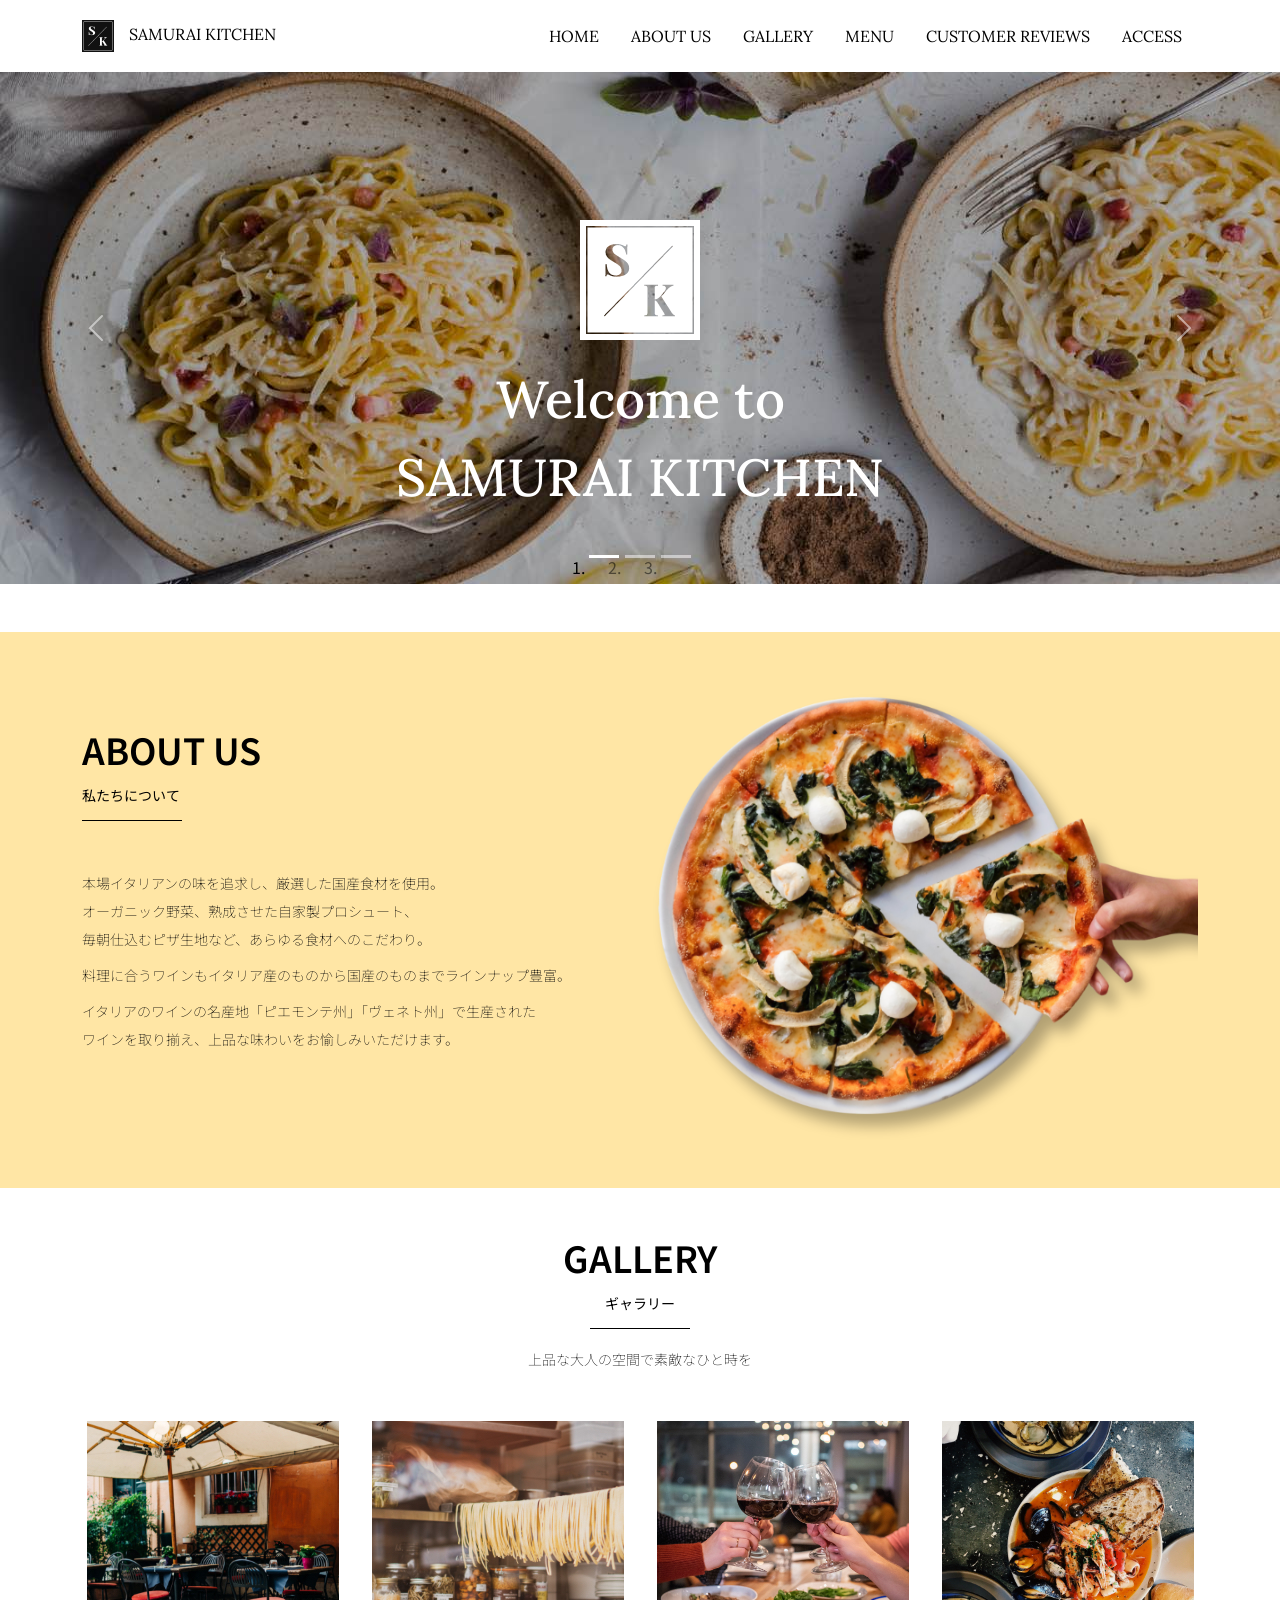
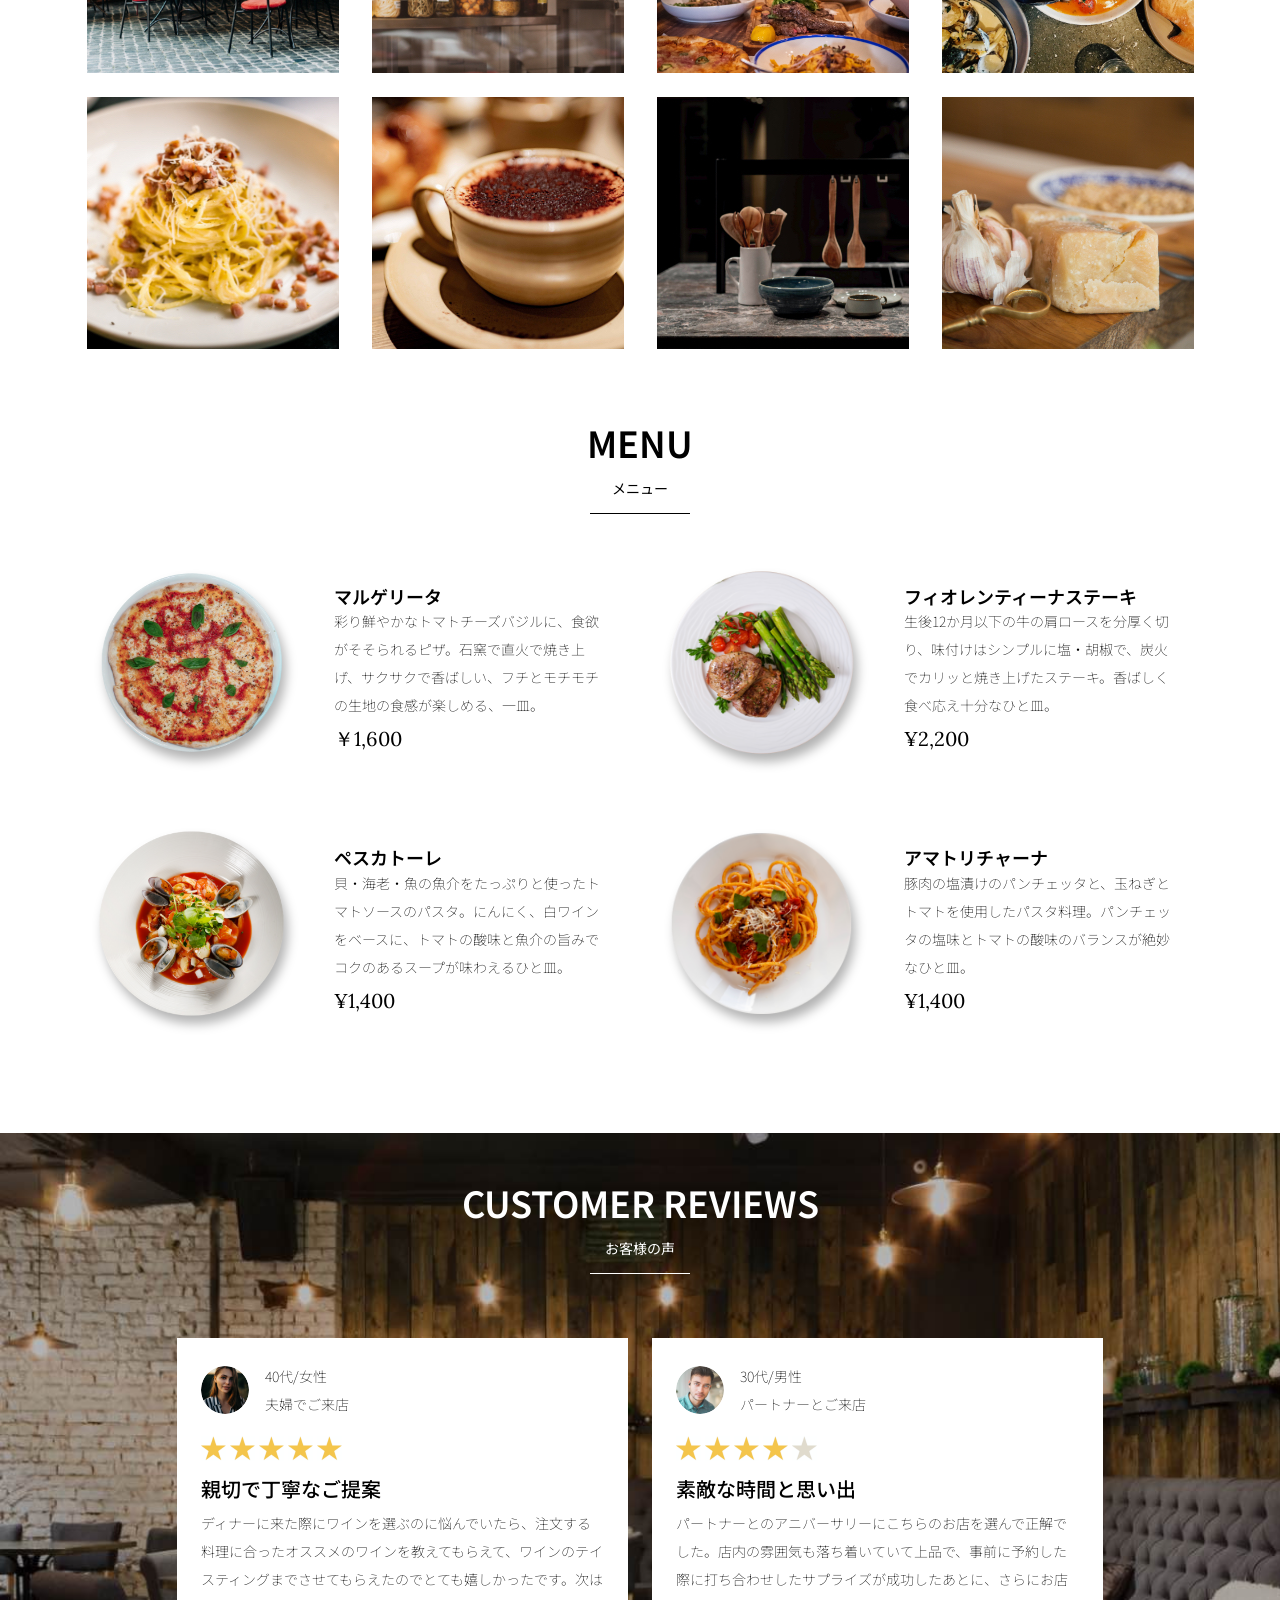
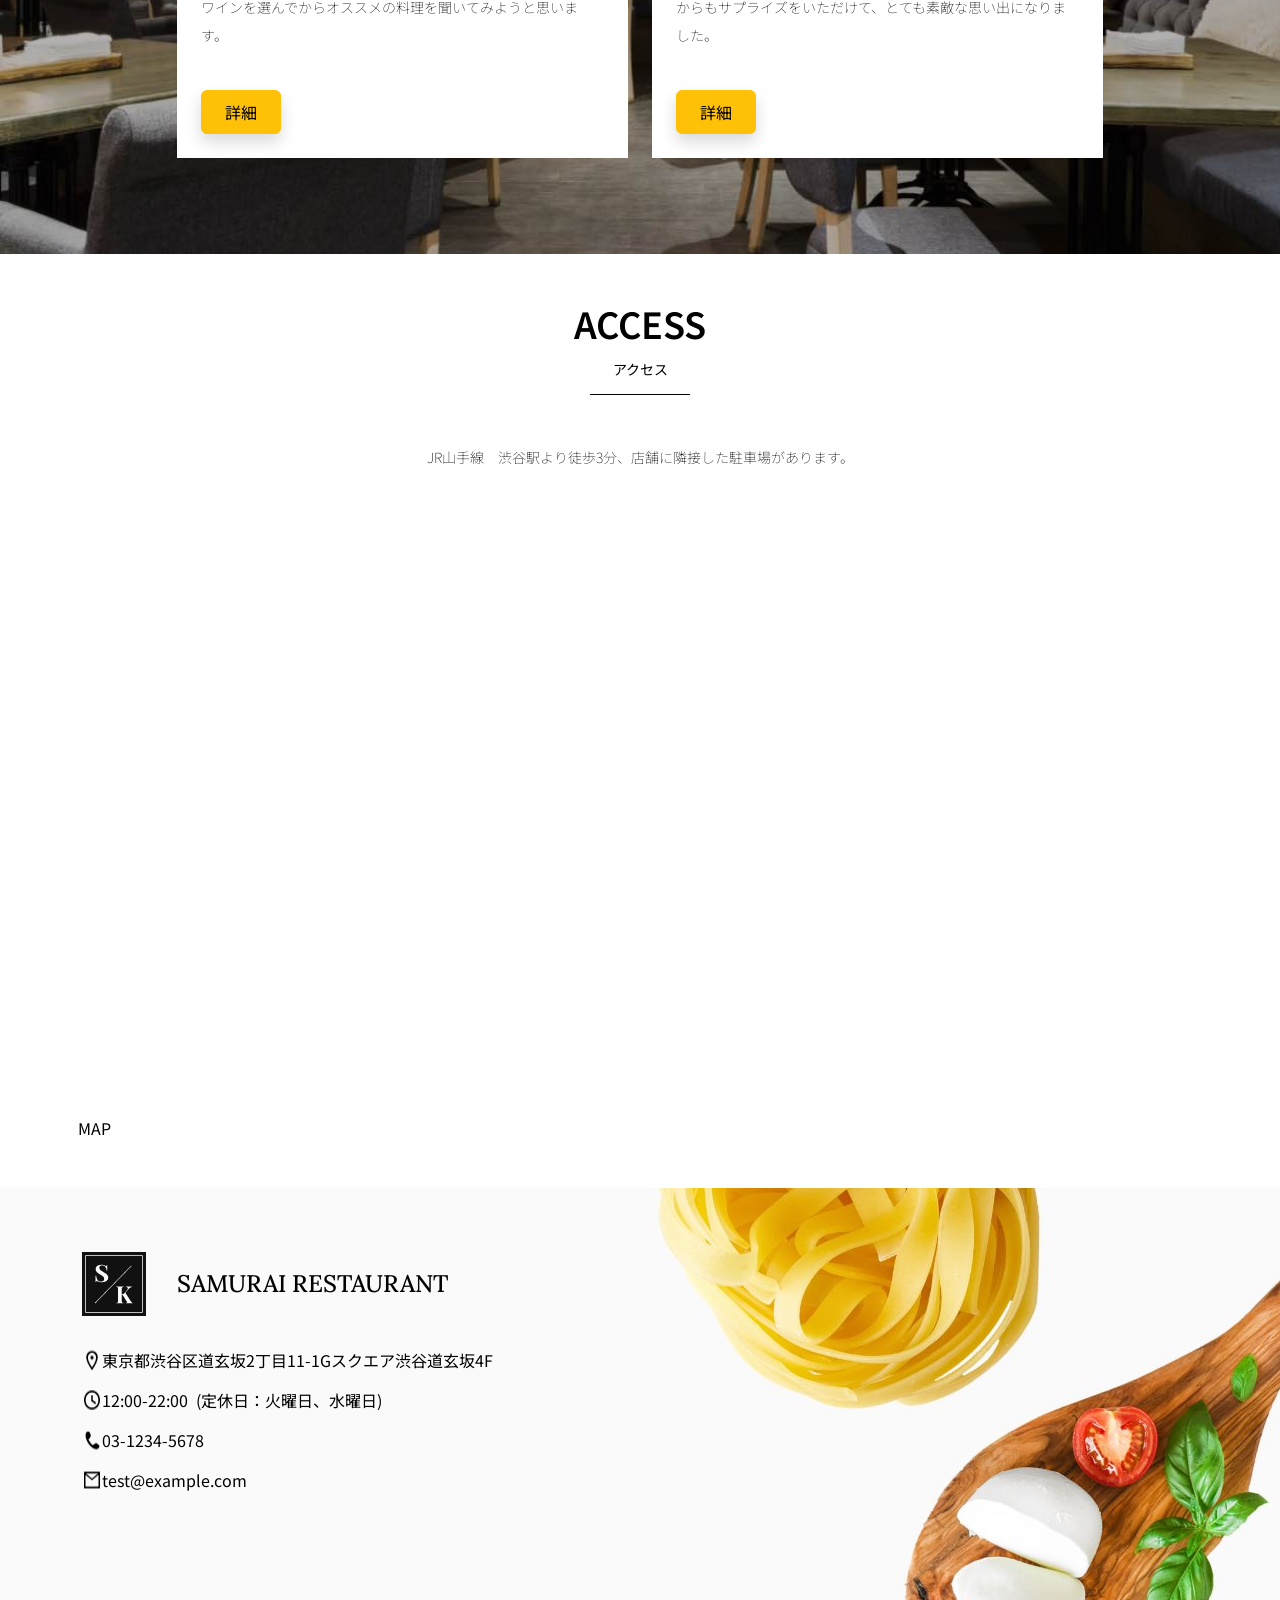
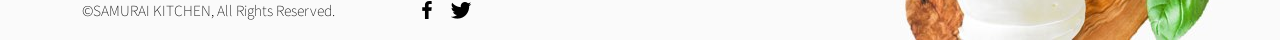
==== kadai_tutorial_output/code_for_design_comp/index.html @ ab2f15eb "Add files via upload" ====
<!doctype html>
<html lang="ja">
  <head>
    <meta charset="utf-8" />
    <!-- マルチデバイス対応 -->
    <meta name="viewport" content="width=device-width, initial-scale=1" />
    <meta name="description" content="" />
    <meta name="author" content="SAMURAI ENGINEER" />
    <title>SAMURAI XD_HTML教材</title>

    <!-- 先にBootstrapのCSSを読み込む -->
    <!-- ************************************************ bootstrap.min.cssの読み込み -->

    <!-- BootstrapのCSSの読み込み -->
    <link
      href="https://cdn.jsdelivr.net/npm/bootstrap@5.0.0-beta1/dist/css/bootstrap.min.css"
      rel="stylesheet"
      integrity="sha384-giJF6kkoqNQ00vy+HMDP7azOuL0xtbfIcaT9wjKHr8RbDVddVHyTfAAsrekwKmP1"
      crossorigin="anonymous"
    />
    <!-- ************************************************ bootstrap.bundle.min.jsの読み込み -->

    <!-- BootstrapのJavaScriptライブラリの読み込み -->
    <script
      src="https://cdn.jsdelivr.net/npm/bootstrap@5.0.0-beta1/dist/js/bootstrap.bundle.min.js"
      integrity="sha384-ygbV9kiqUc6oa4msXn9868pTtWMgiQaeYH7/t7LECLbyPA2x65Kgf80OJFdroafW"
      crossorigin="anonymous"
      defer
    ></script>

    <!-- ************************************************ Google Font読み込み -->
    <link rel="preconnect" href="https://fonts.gstatic.com" />
    <link
      href="https://fonts.googleapis.com/css2?family=Lora&display=swap"
      rel="stylesheet"
    />
    <link
      href="https://fonts.googleapis.com/css2?family=Noto+Sans+JP:wght@300&display=swap"
      rel="stylesheet"
    />
    <!-- ************************************************ Font Awesome -->
    <link
      rel="stylesheet"
      href="https://use.fontawesome.com/releases/v5.1.0/css/all.css"
      integrity="sha384-lKuwvrZot6UHsBSfcMvOkWwlCMgc0TaWr+30HWe3a4ltaBwTZhyTEggF5tJv8tbt"
      crossorigin="anonymous"
    />

    <!-- Bootstrapの読み込みのlinkタグよりも後ろに、style.cssを読み込むlinkタグを記述する -->
    <!-- ************************************************今回作成する styles.cssの読み込み -->
    <link href="stylesheet/style.css" rel="stylesheet" />
    <!-- ************************************************  -->
  </head>

  <body>
    <main>
      <!-- *** ナビゲーションバー開始 -->

      <!-- navbarでナビゲーションバー作成。navbar-expand-lgで画面幅が広いときハンバーガーボタンを非表示。 -->
      <nav class="navbar navbar-expand-lg">
        <!-- navbarのコンテナ -->
        <div class="container">
          <!-- navbar-brandはロゴ部分。独自クラスのmy_navbar_brandで細かな調整。 -->
          <a class="navbar-brand my_navbar_brand">
            <!-- navbar-brandはロゴ部分。独自クラスのmy_navbar_brandで細かな調整。 -->
            <img
              class="img-fluid navbar_brand_logo"
              src="img/site_logo.png"
              alt="サイトアイコン"
            /><span>SAMURAI KITCHEN</span>
          </a>
          <!-- navbar-togglerはハンバーガーボタンを表示・非表示にするクラス。 -->
          <div
            class="navbar-toggler hamburger_menu"
            data-bs-toggle="collapse"
            data-bs-target="#navbarNav"
            aria-controls="navbarNav"
            aria-expanded="false"
            aria-label="Toggle navigation"
          >
            <input type="checkbox" id="hamburger_btn_check" />
            <label for="hamburger_btn_check" class="hamburger_btn">
              <img
                class="btn_open"
                src="img/button_open.png"
                alt="ナビゲーションバーのボタン"
              />
              <img
                class="btn_close"
                src="img/button_close.png"
                alt="ナビゲーションバーのボタン"
              />
            </label>
          </div>
          <!-- これ以降がナビゲーションメニュー部分。説明は後述。 -->
          <div
            class="collapse navbar-collapse justify-content-end"
            id="navbarNav"
          >
            <ul class="navbar-nav">
              <li class="nav-item px-2">
                <a
                  class="nav-link my_nav_link my-2"
                  aria-current="page"
                  href="#"
                  >HOME</a
                >
              </li>

              <li class="nav-item px-2">
                <a class="nav-link my_nav_link my-2" href="#about">ABOUT US</a>
              </li>

              <li class="nav-item px-2">
                <a class="nav-link my_nav_link my-2" href="#gallery">GALLERY</a>
              </li>

              <li class="nav-item px-2">
                <a class="nav-link my_nav_link my-2" href="#menu">MENU</a>
              </li>

              <li class="nav-item px-2">
                <a class="nav-link my_nav_link my-2" href="#review"
                  >CUSTOMER REVIEWS</a
                >
              </li>

              <li class="nav-item px-2">
                <a class="nav-link my_nav_link my-2" href="#access">ACCESS</a>
              </li>
            </ul>
          </div>
        </div>
      </nav>
      <!-- ************************************************ ナビゲーションバー終了 -->

      <!-- ************************************************ カルーセル開始 -->

      <!-- カルーセル部分 -->
      <!-- idのmyCarouselはインジケーター部分のdata-bs-targetと紐付く必要がある。mb-5で下方向に余白追加。 -->
      <div id="myCarousel" class="carousel slide mb-5" data-bs-ride="carousel">
        <!-- インジケーター部分 -->
        <ol class="carousel-indicators">
          <!-- この箇所と前述のidは紐付いている。data-bs-slide-toの番号がカルーセルの順番。 -->
          <li
            data-bs-target="#myCarousel"
            data-bs-slide-to="0"
            class="active"
          ></li>
          <li data-bs-target="#myCarousel" data-bs-slide-to="1"></li>
          <li data-bs-target="#myCarousel" data-bs-slide-to="2"></li>
        </ol>

        <!-- carousel-inner：カルーセルのキャプションと背景画像の部分。現在は1枚目だけ表示。 -->
        <div class="carousel-inner">
          <div class="carousel-item active">
            <img src="img/slider-1.jpg" alt="SAMURAI KITCHEN-1" />
            <div class="carousel-caption">
              <!-- 独自クラスで位置とフォントを変更 -->
              <h1 class="my_carousel_caption">
                Welcome to<br />
                SAMURAI KITCHEN
              </h1>
            </div>
          </div>
          <!-- カルーセル2枚目 -->
          <div class="carousel-item">
            <img src="img/slider-2.jpg" alt="サンプル画像" />
            <div class="carousel-caption">
              <h1 class="my_carousel_caption">
                The fabulous combination of&nbsp;wine&nbsp;and&nbsp;food
              </h1>
            </div>
          </div>
          <!-- カルーセル３枚目 -->
          <div class="carousel-item">
            <img src="img/slider-3.jpg" alt="サンプル画像" />
            <div class="carousel-caption">
              <h1 class="my_carousel_caption">
                Get the Italian taste<br />
                at the SAMURAI&nbsp;KITCHEN
              </h1>
            </div>
          </div>
        </div>

        <!-- コントロールボタン 左側 -->
        <a
          class="carousel-control-prev"
          href="#myCarousel"
          role="button"
          data-bs-slide="prev"
        >
          <span class="carousel-control-prev-icon" aria-hidden="true"></span>
          <span class="visually-hidden">Previous</span>
        </a>

        <!-- コントロールボタン 右側 -->
        <a
          class="carousel-control-next"
          href="#myCarousel"
          role="button"
          data-bs-slide="next"
        >
          <span class="carousel-control-next-icon" aria-hidden="true"></span>
          <span class="visually-hidden">Next</span>
        </a>
      </div>

      <!-- ************************************************ カルーセル終了 -->

      <!-- ************************************************ アバウトセクション開始 -->
      <section class="about_us_bg" id="about">
        <!--コンテンツの中央揃え。上下方向にパディング（サイズ5）。下方向にマージン（サイズ5）。 -->
        <div class="container py-5 mb-5">
          <!-- rowクラス（行） -->
          <div class="row">
            <!-- 左側カラム（6/12分割） -->
            <div class="col-lg-6 text-left">
              <!-- 上下方向にパディング（サイズ5） -->
              <div class="py-5">
                <!-- 下方向にマージン（サイズ5） -->
                <h2 class="section_title about mb-5">ABOUT US</h2>
                <!-- 下方向にマージン（サイズ2） -->
                <p class="mb-2">
                  本場イタリアンの味を追求し、厳選した国産食材を使用。<br />
                  オーガニック野菜、熟成させた自家製プロシュート、<br />
                  毎朝仕込むピザ生地など、あらゆる食材へのこだわり。<br />
                </p>

                <!-- 下方向にマージン（サイズ2） -->
                <p class="mb-2">
                  料理に合うワインもイタリア産のものから国産のものまでラインナップ豊富。<br />
                </p>

                <!-- 下方向にマージン（サイズ2） -->
                <p class="mb-2">
                  イタリアのワインの名産地「ピエモンテ州」「ヴェネト州」で生産された<br />
                  ワインを取り揃え、上品な味わいをお愉しみいただけます。<br />
                </p>
              </div>
            </div>

            <!-- 右側カラム（6/12分割） -->
            <div class="col-lg-6">
              <!-- 画像を配置 -->
              <img src="img/img-about-us.png" class="img-fluid" alt="pizza" />
            </div>
          </div>
        </div>
      </section>
      <!-- ************************************************ アバウトセクション終了 -->

      <!-- ************************************************ ギャラリーセクション開始 -->
      <section id="gallery">
        <div class="container mb-5">
          <h2 class="mb-3 section_title gallery text-center">GALLERY</h2>
          <p class="text-center mb-5">上品な大人の空間で素敵なひと時を</p>

          <div class="row">
            <div class="col-6 col-lg-3 mb-4 d-flex justify-content-center">
              <img
                class="img-fluid"
                src="img/gallery-1.jpg"
                alt="サンプル画像"
              />
            </div>

            <div class="col-6 col-lg-3 mb-4 d-flex justify-content-center">
              <img
                class="img-fluid"
                src="img/gallery-2.jpg"
                alt="サンプル画像"
              />
            </div>

            <div class="col-6 col-lg-3 mb-4 d-flex justify-content-center">
              <img
                class="img-fluid"
                src="img/gallery-3.jpg"
                alt="サンプル画像"
              />
            </div>

            <div class="col-6 col-lg-3 mb-4 d-flex justify-content-center">
              <img
                class="img-fluid"
                src="img/gallery-4.jpg"
                alt="サンプル画像"
              />
            </div>

            <div class="col-6 col-lg-3 mb-4 d-flex justify-content-center">
              <img
                class="img-fluid"
                src="img/gallery-5.jpg"
                alt="サンプル画像"
              />
            </div>

            <div class="col-6 col-lg-3 mb-4 d-flex justify-content-center">
              <img
                class="img-fluid"
                src="img/gallery-6.jpg"
                alt="サンプル画像"
              />
            </div>

            <div class="col-6 col-lg-3 mb-4 d-flex justify-content-center">
              <img
                class="img-fluid"
                src="img/gallery-7.jpg"
                alt="サンプル画像"
              />
            </div>

            <div class="col-6 col-lg-3 mb-4 d-flex justify-content-center">
              <img
                class="img-fluid"
                src="img/gallery-8.jpg"
                alt="サンプル画像"
              />
            </div>
          </div>
        </div>
      </section>
      <!-- ************************************************ ギャラリーセクション終了 -->

      <!-- ************************************************ メニューセクション -->
      <section id="menu">
        <!-- タイトル文字部分のコンテナ -->
        <div class="container">
          <div class="row">
            <div class="col-lg-12">
              <!-- タイトル中央揃え、マージンを下方向へ5　-->
              <h2 class="section_title menu text-center mb-5">MENU</h2>
            </div>
          </div>
        </div>

        <!-- メニュー部分のコンテナ -->
        <!-- 下方向にマージン5 -->
        <div class="container mb-5">
          <div class="row">
            <!-- 左側メニュー -->
            <div class="col-12 col-lg-6">
              <!-- さらに子要素を5:7で分割 -->
              <!-- カラム間のパディングをなくす。下方向にマージン4 -->
              <div class="row g-0 mb-4">
                <!-- 画像中央揃え -->
                <div class="col-12 col-lg-5 text-center">
                  <!-- 左側メニュー画像部分 -->
                  <!-- 画像がカラムをはみ出ないようにする -->
                  <img
                    src="img/margherita.png"
                    class="img-fluid"
                    alt="マルゲリータ"
                  />
                </div>

                <!-- 右側テキスト部分 -->
                <!-- 全体的にパディング4 -->
                <div class="col-12 col-lg-7 p-4">
                  <!-- 下方向のマージン0 文字を小さくするmenu_title独自クラスを追加 -->
                  <h4 class="mb-0 menu_title">マルゲリータ</h4>
                  <!-- 縦方向の中央揃え -->
                  <p class="my-auto">
                    彩り鮮やかなトマトチーズバジルに、食欲がそそられるピザ。石窯で直火で焼き上げ、サクサクで香ばしい、フチとモチモチの生地の食感が楽しめる、一皿。
                  </p>
                  <!-- フォントを変更する独自クラスを追加 -->
                  <p class="menu_price">￥1,600</p>
                </div>
              </div>
            </div>

            <!-- 右側部分メニュー。上記と同じ内容なのでコメント省略 -->
            <div class="col-12 col-lg-6">
              <div class="row g-0 mb-4">
                <div class="col-12 col-lg-5 text-center">
                  <img
                    src="img/steak.png"
                    class="img-fluid"
                    alt="フィオレンティーナステーキ"
                  />
                </div>
                <div class="col-12 col-lg-7 p-4">
                  <h4 class="mb-0 menu_title">フィオレンティーナステーキ</h4>
                  <p class="my-auto">
                    生後12か月以下の牛の肩ロースを分厚く切り、味付けはシンプルに塩・胡椒で、炭火でカリッと焼き上げたステーキ。香ばしく食べ応え十分なひと皿。
                  </p>
                  <p class="menu_price">¥2,200</p>
                </div>
              </div>
            </div>
            <!-- 以降、メニューの数だけ同じコード繰り返し記載 -->
            <div class="col-12 col-lg-6">
              <div class="row g-0 mb-4">
                <div class="col-12 col-lg-5 text-center">
                  <img
                    src="img/pescatore.png"
                    class="img-fluid"
                    alt="ペスカトーレ"
                  />
                </div>
                <div class="col-12 col-lg-7 p-4">
                  <h4 class="mb-0 menu_title">ペスカトーレ</h4>
                  <p class="my-auto">
                    貝・海老・魚の魚介をたっぷりと使ったトマトソースのパスタ。にんにく、白ワインをベースに、トマトの酸味と魚介の旨みでコクのあるスープが味わえるひと皿。
                  </p>
                  <p class="menu_price">¥1,400</p>
                </div>
              </div>
            </div>
            <div class="col-12 col-lg-6">
              <div class="row g-0 mb-4">
                <div class="col-12 col-lg-5 text-center">
                  <img
                    src="img/amatriciana.png"
                    class="img-fluid"
                    alt="アマトリチャーナ"
                  />
                </div>
                <div class="col-12 col-lg-7 p-4">
                  <h4 class="mb-0 menu_title">アマトリチャーナ</h4>
                  <p class="my-auto">
                    豚肉の塩漬けのパンチェッタと、玉ねぎとトマトを使用したパスタ料理。パンチェッタの塩味とトマトの酸味のバランスが絶妙なひと皿。
                  </p>
                  <p class="menu_price">¥1,400</p>
                </div>
              </div>
            </div>
            <!-- 以下の閉じタグ3つは必要 -->
          </div>
        </div>
      </section>
      <!-- ************************************************ メニューセクション終了 -->

      <!-- ************************************************ レビューセクション開始 -->
      <section id="review">
        <!-- review_wrapper で背景画像を設定します -->
        <div class="review_wrapper">
          <!-- container部分 -->
          <div class="container py-5 mb-5">
            <!-- 中央揃えでタイトルを表示 -->
            <div class="text-center mb-5">
              <h2 class="section_title review text-center text-white">
                CUSTOMER REVIEWS
              </h2>
            </div>

            <!-- row部分：左右のカラムを中央揃え -->
            <div class="row pb-5 justify-content-center">
              <!-- 左側カラム -->
              <div class="col-12 col-lg-5 mt-3">
                <!-- 背景を白色に設定 -->
                <!-- h_420 クラスで白枠の高さを修正します -->
                <div class="bg-white h_420">
                  <!-- 内側にパディング4 -->
                  <div class="p-4">
                    <!-- 顔写真と年齢などのテキストはd-flexで横並びにする　中央揃え -->
                    <div class="d-flex align-items-center">
                      <!-- お客様の画像を配置 -->
                      <!-- reviewer_img クラスで画像サイズを変更します -->
                      <img
                        src="img/customer-woman.png"
                        class="reviewer_img"
                        alt="サンプル画像"
                      />
                      <div>
                        <!-- お客様情報のテキスト -->
                        <p class="my-0">40代/女性</p>
                        <p class="my-0">夫婦でご来店</p>
                      </div>
                    </div>

                    <div class="my-3">
                      <!-- 星の画像を表示 -->
                      <!-- star_img クラスで画像サイズを変更 -->
                      <img
                        src="img/star-point.png"
                        class="star_img"
                        alt="star"
                      />
                      <img
                        src="img/star-point.png"
                        class="star_img"
                        alt="star"
                      />
                      <img
                        src="img/star-point.png"
                        class="star_img"
                        alt="star"
                      />
                      <img
                        src="img/star-point.png"
                        class="star_img"
                        alt="star"
                      />
                      <img
                        src="img/star-point.png"
                        class="star_img"
                        alt="star"
                      />
                    </div>

                    <!-- レビュータイトル -->
                    <h5>親切で丁寧なご提案</h5>
                    <!-- レビュー内容 -->
                    <p>
                      ディナーに来た際にワインを選ぶのに悩んでいたら、注文する料理に合ったオススメのワインを教えてもらえて、ワインのテイスティングまでさせてもらえたのでとても嬉しかったです。次はワインを選んでからオススメの料理を聞いてみようと思います。
                    </p>

                    <!-- 黄色のボタンを配置 -->
                    <button
                      type="button"
                      class="btn btn-warning shadow fix_bottom"
                    >
                      詳細
                    </button>
                  </div>
                </div>
              </div>

              <!-- 右側カラム：左側カラムと内容が同じなので説明は省略 -->
              <div class="col-12 col-lg-5 mt-3">
                <div class="bg-white h_420">
                  <div class="p-4">
                    <div class="d-flex align-items-center">
                      <img
                        src="img/customer-man.png"
                        class="reviewer_img"
                        alt="サンプル画像"
                      />
                      <div>
                        <p class="my-0">30代/男性</p>
                        <p class="my-0">パートナーとご来店</p>
                      </div>
                    </div>
                    <div class="my-3">
                      <img
                        src="img/star-point.png"
                        class="star_img"
                        alt="star"
                      />
                      <img
                        src="img/star-point.png"
                        class="star_img"
                        alt="star"
                      />
                      <img
                        src="img/star-point.png"
                        class="star_img"
                        alt="star"
                      />
                      <img
                        src="img/star-point.png"
                        class="star_img"
                        alt="star"
                      />
                      <img
                        src="img/star-no-point.png"
                        class="star_img"
                        alt="no-star"
                      />
                    </div>
                    <h5>素敵な時間と思い出</h5>
                    <p>
                      パートナーとのアニバーサリーにこちらのお店を選んで正解でした。店内の雰囲気も落ち着いていて上品で、事前に予約した際に打ち合わせしたサプライズが成功したあとに、さらにお店からもサプライズをいただけて、とても素敵な思い出になりました。
                    </p>
                    <button
                      type="button"
                      class="btn btn-warning shadow fix_bottom"
                    >
                      詳細
                    </button>
                  </div>
                </div>
              </div>
            </div>
          </div>
        </div>
      </section>

      <!-- ************************************************ レビューセクション終了 -->

      <!-- ************************************************ アクセスセクション開始 -->
      <section id="access">
        <div class="container">
          <div class="row">
            <div class="col-lg-12 text-center mb-5">
              <h2 class="section_title text-center access mb-5">ACCESS</h2>
              <p>
                JR山手線　渋谷駅より徒歩3分、店舗に隣接した駐車場があります。
              </p>
            </div>
          </div>
        </div>

        <div class="container mb-5 px-2">
          <!-- この部分にマップを配置 -->
          MAP
          <iframe
            src="https://www.google.com/maps/embed?pb=!1m18!1m12!1m3!1d12967.114087343349!2d139.687349334065!3d35.657827993593834!2m3!1f0!2f0!3f0!3m2!1i1024!2i768!4f1.1!3m3!1m2!1s0x6018f5209bb80c49%3A0x7abbc1a9d7d575eb!2z5qCq5byP5Lya56S-5L6N!5e0!3m2!1sja!2sjp!4v1623882550231!5m2!1sja!2sjp"
            width="800"
            height="600"
            style="border: 0"
            allowfullscreen=""
            loading="lazy"
          ></iframe>
        </div>
      </section>
      <!-- ************************************************ アクセスセクション終了 -->

      <!-- ************************************************ フッター開始 -->
      <footer id="footer">
        <div class="container">
          <div class="row">
            <!-- 2カラムに分けたレイアウトの左側カラム -->
            <div class="col-lg-6 col-12 col-lg-6 position-relative">
              <!-- 左側カラムのレイアウトをさらに分けるためにrowを使用 -->
              <div class="row pt-5">
                <!-- 画面をさらに2:10に分割 -->
                <!-- ここは2:10の2の部分 -->
                <div class="col-lg-2 text-center my-3">
                  <!-- サイトロゴ -->
                  <img
                    class="img-fluid footer_brand_logo"
                    src="img/site_logo.png"
                    alt="サンプル画像"
                  />
                </div>

                <!-- ここは2:10の10の部分 -->
                <div class="col-lg-10 align-self-center my-3">
                  <!-- タイトル文字 -->
                  <h2 class="m-0 footer_text">SAMURAI RESTAURANT</h2>
                </div>
              </div>

              <!-- 営業時間などのテキストを追加 -->
              <div class="restaurant_info py-3">
                <div class="d-flex mb-3">
                  <img src="img/icon-Marker.png" alt="marker" />
                  <p class="p-0 m-0">
                    東京都渋谷区道玄坂2丁目11-1Gスクエア渋谷道玄坂4F
                  </p>
                </div>
                <div class="d-flex mb-3">
                  <img src="img/icon-Clock.png" alt="clock" />
                  <p class="p-0 m-0">
                    12:00-22:00&nbsp;&nbsp;(定休日：火曜日、水曜日)
                  </p>
                </div>
                <div class="d-flex mb-3">
                  <img src="img/icon-Phone.png" alt="phone" />
                  <p class="p-0 m-0">03-1234-5678</p>
                </div>
                <div class="d-flex mb-3">
                  <img src="img/icon-Mail.png" alt="mail" />
                  <p class="p-0 m-0">test@example.com</p>
                </div>
              </div>

              <!-- コピーライトを追加 -->
              <div class="copy_right align-items-center">
                <p>©SAMURAI KITCHEN, All Rights Reserved.</p>

                <!-- SNSアイコンを表示 -->
                <img
                  src="img/icon-facebook.png"
                  class="sns_img"
                  alt="facebook"
                />
                <img src="img/icon-twitter.png" class="sns_img" alt="twitter" />
              </div>
            </div>

            <!-- 2カラムに分けたレイアウトの右側カラム -->
            <div class="col-lg-6 d-none d-lg-block">
              <!-- 背景画像を表示 -->
              <img src="img/background-footer.jpg" alt="背景画像" />
            </div>
          </div>
        </div>
      </footer>
      <!-- ************************************************ フッター終了 -->
    </main>
  </body>
</html>
---- kadai_tutorial_output/code_for_design_comp/stylesheet/style.css ----
/* ----------------------------------------------- 共通 */
html,
body {
  overflow-x: hidden;
}

body {
  color: #000000;
  font-family: "Noto Sans JP", sans-serif;
  padding-bottom: 0;
}

p {
  line-height: 2em;
  font-weight: 100;
  font-style: normal;
  font-size: 14px;
}
.section_title {
  /* フォントサイズ36px */
  font-size: 36px;

  /* フォントの太さ600 標準は400です */
  font-weight: 600;
}

/* section_titleに擬似要素を追加 */
.section_title::after {
  /* 疑似要素はデフォルトでインライン要素のためブロック要素に変更 */
  display: block;

  /* サブタイトル文字の大きさや余白を設定 */
  font-size: 14px;
  font-weight: 400;
  padding: 16px 0 16px;

  /* 下線の幅を100pに設定 */
  width: 100px;

  /* 下線を直線・1px・黒色に設定 */
  border-bottom: solid 1px #000000;
}
/* ----------------- ナビゲーションバー */
.navbar_brand_logo {
  /* サイズを32pxの正方形へ変更 */
  width: 32px;
  height: 32px;

  /* imgはインライン要素なのでインラインブロックに設定 */
  display: inline-block;

  /* "SAMURAI KITCHEN" 文字との空白を15pxに設定 */
  margin-right: 15px;
}

/* カンマで区切ると複数のクラスに適用可能 */
.my_navbar_brand,
.my_nav_link {
  /* フォントサイズを16pxに設定 */
  font-size: 16px;

  /* フォントをserif体に設定 */
  font-family: "Lora", serif;

  /* フォント色を黒色に設定 */
  color: #000000 !important;
}

/* Bootstrapのボタンに初期設定されている周囲のborder（枠線）を消す */
.navbar-toggler {
  padding: 0 !important;
  border: none;
}

/* ハンバーガーボタンがチェック状態である（押されている）とき、閉じるボタン（×）を表示する */
#hamburger_btn_check:checked ~ .hamburger_btn .btn_close {
  display: block;
}

/* ハンバーガーボタンがチェック状態である（押されている）とき、ハンバーガーボタンを表示しない */
#hamburger_btn_check:checked ~ .hamburger_btn .btn_open {
  display: none;
}

/* 最初に表示した時は、閉じるボタン（×）は表示しない */
.btn_close {
  display: none;
}

/* ハンバーガーボタンが押されているかを判断するためのチェックボックスは隠す */
#hamburger_btn_check {
  display: none;
}
/* ----------------------------------------------- カールセル */

.my_carousel_caption {
  /* フォントサイズ52px */
  font-size: 52px;

  /* 上下に余白追加 */
  padding-top: 1.25rem;
  padding-bottom: 1.25rem;

  /* フォント色は白色 */
  color: #fff;

  /* テキスト中央揃え */
  text-align: center;
  font-family: "Lora", serif;
  line-height: 1.5em;
}

/* 疑似要素でアイコンを配置。前に配置しています */
.my_carousel_caption::before {
  content: url(../img/logoSymbol_White.png);
  display: block;
}
/* スマートフォン画面幅（画面幅が最大375pxまで）の場合、以下のスタイルを適用。 */
@media screen and (max-width: 375px) {
  .my_carousel_caption {
    /* フォントサイズを27pxにする */
    font-size: 27px;
  }
}

/* carousel-itemの高さを32remに指定 */
.carousel-item {
  height: 32rem;
}

/*carousel-item直下の子要素imgタグに設定 */
.carousel-item > img {
  /* 絶対位置を指定 */
  position: absolute;
  top: 0;
  left: 0;
  min-width: 100%;

  /* 高さはcarousel-itemに揃える */
  height: 32rem;
}
/* ----------------------------------------------- アバウト */
/* aboutクラスのあとに"私たちについて"の文字を追加  */
.about::after {
  content: "私たちについて";
}
.about_us_bg {
  background-color: #ffe6a5;
}

/* ----------------------------------------------- ギャラリー */
.gallery::after {
  content: "ギャラリー";
  margin: 0 auto 0;
}
/* ----------------------------------------------- メニュー */
.menu::after {
  content: "メニュー";
  margin: 0 auto 0;
}
.menu_title {
  font-size: 18px;
  font-weight: 600;
  font-style: normal;
}

.menu_price {
  font-size: 20px;
  font-weight: 400;
  font-family: "Lora", serif;
}
/* ----------------------------------------------- レビュー */
/* 背景画像を設定 */
.review_wrapper {
  background-image: url(../img/background-reviews.jpg);
  background-repeat: no-repeat;
  background-size: cover;
}

/* サブタイトルを擬似要素で表示 */
.review::after {
  content: "お客様の声";
  margin: 0 auto 0;
  border-bottom: solid 1px #ffffff;
}
/* 白い背景色の高さを固定 */
.h_420 {
  height: 420px;
  position: relative;
}

/* レビューの画像を修正 */
.reviewer_img {
  /* サイズを48px  */
  width: 48px;
  height: 48px;

  /* 円形にします */
  border-radius: 50%;
  margin-right: 16px;
}

/* 星のアイコン画像です */
.star_img {
  /* サイズを25pxにします */
  width: 25px;
  height: 25px;
}
.h_420 {
  height: 420px;
  /* positionプロパティを設定 */
  position: relative;
}
/* 詳細ボタンを下部に固定 */
.fix_bottom {
  /* positionプロパティで絶対配置 */
  position: absolute;
  /* ボタンのサイズ変更 */
  width: 80px;
  height: 44px;
  /* 左から24px、下から24pxの位置に配置 */
  left: 24px;
  bottom: 24px;
}
/* ----------------------------------------------- アクセス */
.access::after {
  content: "アクセス";
  margin: 0 auto 0;
}
/* ----------------------------------------------- フッター */
/* 背景色を画像の背景と同じ色に設定 */
#footer {
  background-color: #fafafa;
}
/* position:　absoluteで下からの距離で固定 */
.copy_right {
  font-size: 14px;

  /* 先祖要素のdivタグの左下の角を基準に絶対配置します */
  position: absolute;

  /* 下から1rem 左から12px */
  bottom: 1rem;
  left: 12px;
  display: flex;
}

/* copy_rightのクラスを適用したdivタグの子要素のpタグに適用される */
.copy_right > p {
  margin-right: 5rem;
  margin-bottom: 0;
}

/* copy_rightのクラスを適用したdivタグの子要素で、sns_imgクラスを適用しているimgタグに適用される */
.copy_right > img.sns_img {
  /* SNSアイコンのサイズ24px */
  height: 24px;
  width: 24px;

  /* 右方向へ余白10px */
  margin-right: 10px;
  margin-top: 0;
}
/* restaurant_info直下の子要素pタグ全てに適用される */
.restaurant_info p {
  font-weight: 400;
  line-height: 1.5;
  font-size: 16px;
}

/* restaurant_info直下の子要素imgタグ全てに適用される */
.restaurant_info　img {
  width: 20px;
  height: 20px;
  margin-right: 10px;
  line-height: 1.5;
  margin-top: auto;
}
/* サイトアイコンを64pxに設定 */
.footer_brand_logo {
  width: 64px;
  height: 64px;
  display: inline-block;
  /* 右側余白15px */
  margin-right: 15px;
}

/* サイトタイトルのフォントをserif体（明朝体）に設定 */
.footer_text {
  font-size: 24px;
  font-family: "Lora", serif;
}
/* スマートフォン画面幅（最大991pxまで）でスタイルを適用 */
@media screen and (max-width: 991px) {
  .footer_text,
  .copy_right {
    margin-top: 2rem;
    text-align: center;
    position: relative;
  }

  .copy_right > p,
  img {
    margin-right: 1rem;
    font-size: 14px;
    margin: 0;
    line-height: 35px;
  }
}
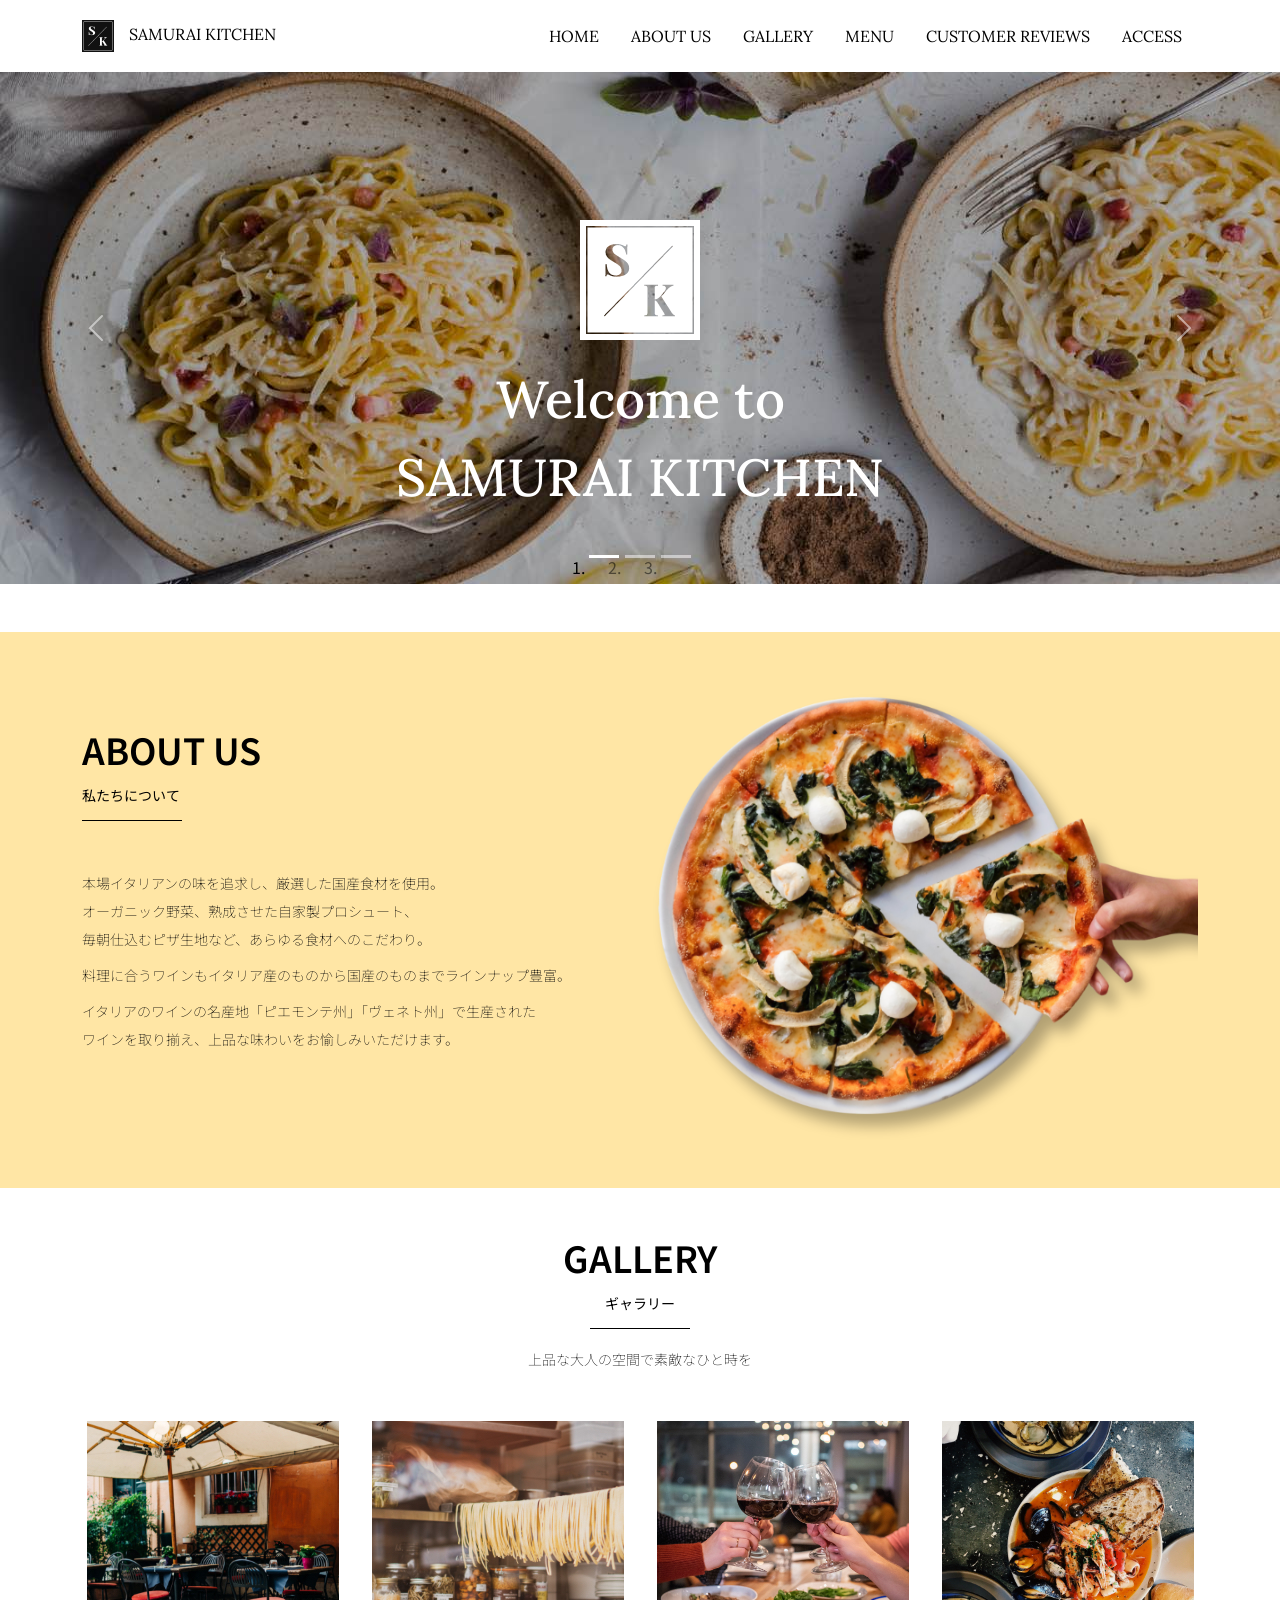
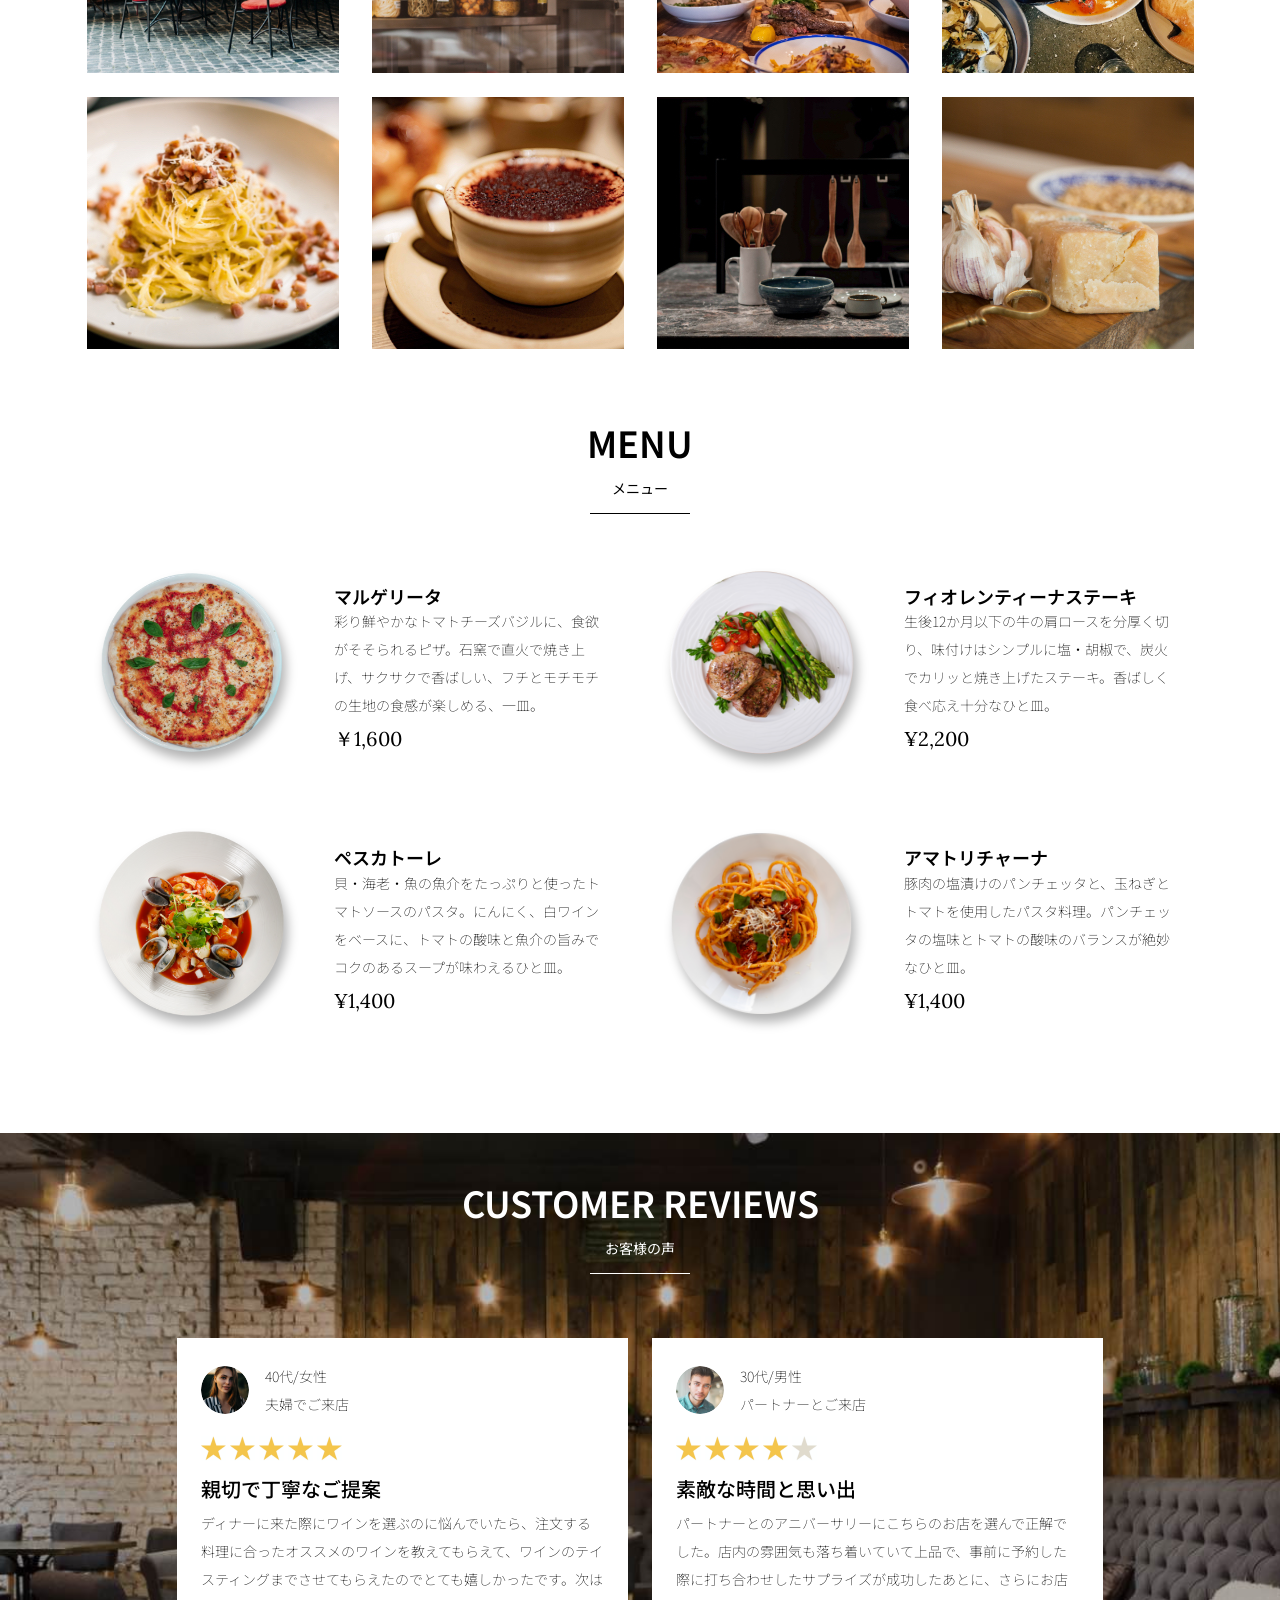
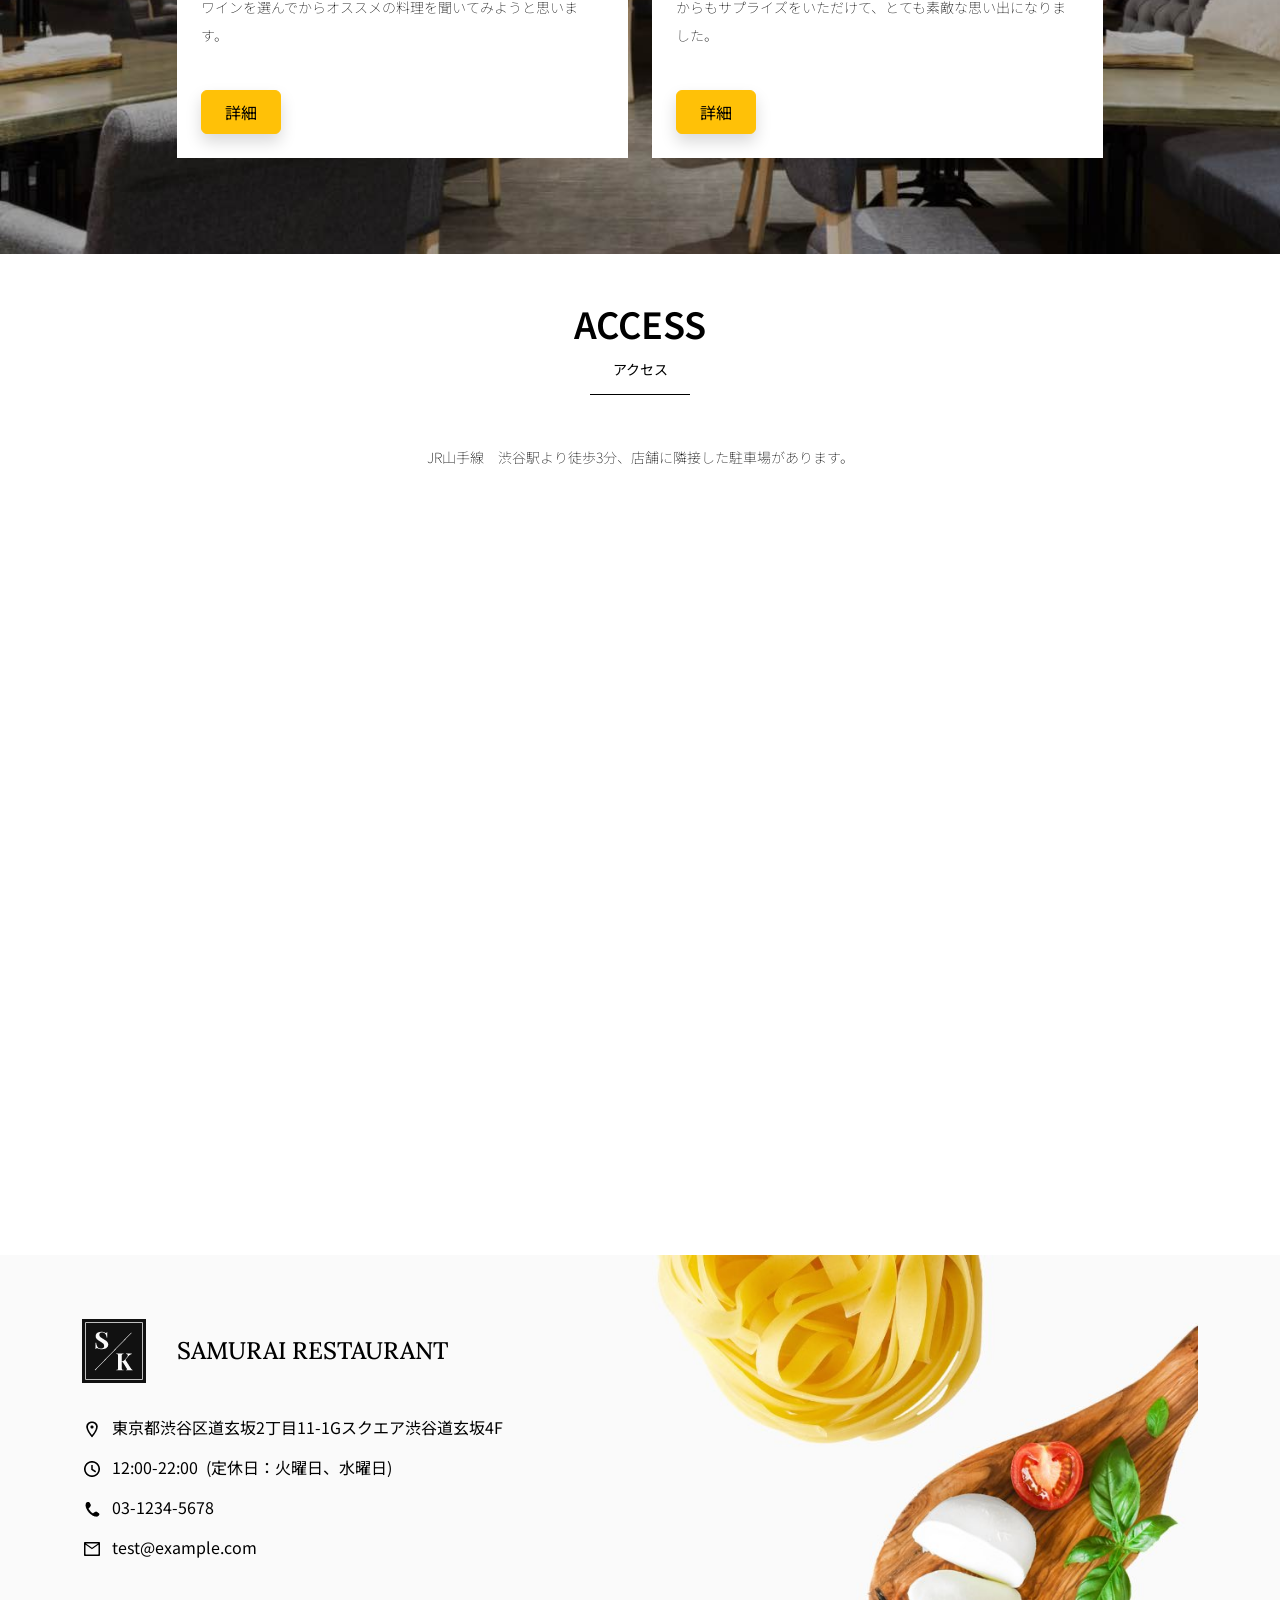
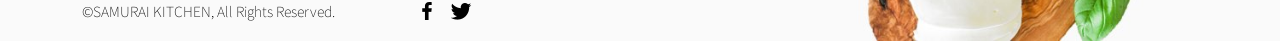
==== commit 8101c9e7: "Add files via upload" ====
--- a/kadai_tutorial_output/code_for_design_comp/index.html
+++ b/kadai_tutorial_output/code_for_design_comp/index.html
@@ -596,16 +596,14 @@
           </div>
         </div>
 
-        <div class="container mb-5 px-2">
-          <!-- この部分にマップを配置 -->
-          MAP
+        <!-- この部分にマップを配置 -->
+
+        <div class="ratio ratio-16x9">
           <iframe
             src="https://www.google.com/maps/embed?pb=!1m18!1m12!1m3!1d12967.114087343349!2d139.687349334065!3d35.657827993593834!2m3!1f0!2f0!3f0!3m2!1i1024!2i768!4f1.1!3m3!1m2!1s0x6018f5209bb80c49%3A0x7abbc1a9d7d575eb!2z5qCq5byP5Lya56S-5L6N!5e0!3m2!1sja!2sjp!4v1623882550231!5m2!1sja!2sjp"
-            width="800"
-            height="600"
-            style="border: 0"
-            allowfullscreen=""
+            class="w-100"
             loading="lazy"
+            title="店舗のアクセスマップ"
           ></iframe>
         </div>
       </section>
@@ -616,7 +614,7 @@
         <div class="container">
           <div class="row">
             <!-- 2カラムに分けたレイアウトの左側カラム -->
-            <div class="col-lg-6 col-12 col-lg-6 position-relative">
+            <div class="col-12 col-lg-6 position-relative">
               <!-- 左側カラムのレイアウトをさらに分けるためにrowを使用 -->
               <div class="row pt-5">
                 <!-- 画面をさらに2:10に分割 -->
@@ -629,7 +627,6 @@
                     alt="サンプル画像"
                   />
                 </div>
-
                 <!-- ここは2:10の10の部分 -->
                 <div class="col-lg-10 align-self-center my-3">
                   <!-- タイトル文字 -->
@@ -676,9 +673,9 @@
             </div>
 
             <!-- 2カラムに分けたレイアウトの右側カラム -->
-            <div class="col-lg-6 d-none d-lg-block">
+            <div class="col-12 col-lg-6 d-none d-lg-block">
               <!-- 背景画像を表示 -->
-              <img src="img/background-footer.jpg" alt="背景画像" />
+              <img src="img/background-footer.jpg" class="img-fluid" alt="" />
             </div>
           </div>
         </div>
--- a/kadai_tutorial_output/code_for_design_comp/stylesheet/style.css
+++ b/kadai_tutorial_output/code_for_design_comp/stylesheet/style.css
@@ -1,9 +1,4 @@
 /* ----------------------------------------------- 共通 */
-html,
-body {
-  overflow-x: hidden;
-}
-
 body {
   color: #000000;
   font-family: "Noto Sans JP", sans-serif;
@@ -232,7 +227,7 @@
 #footer {
   background-color: #fafafa;
 }
-/* position:　absoluteで下からの距離で固定 */
+/* position: absoluteで下からの距離で固定 */
 .copy_right {
   font-size: 14px;
 
@@ -269,7 +264,7 @@
 }
 
 /* restaurant_info直下の子要素imgタグ全てに適用される */
-.restaurant_info　img {
+.restaurant_info img {
   width: 20px;
   height: 20px;
   margin-right: 10px;
@@ -300,10 +295,8 @@
   }
 
   .copy_right > p,
-  img {
-    margin-right: 1rem;
+  .copy_right > img {
+    margin: 0 1rem 0 0;
     font-size: 14px;
-    margin: 0;
-    line-height: 35px;
   }
 }
